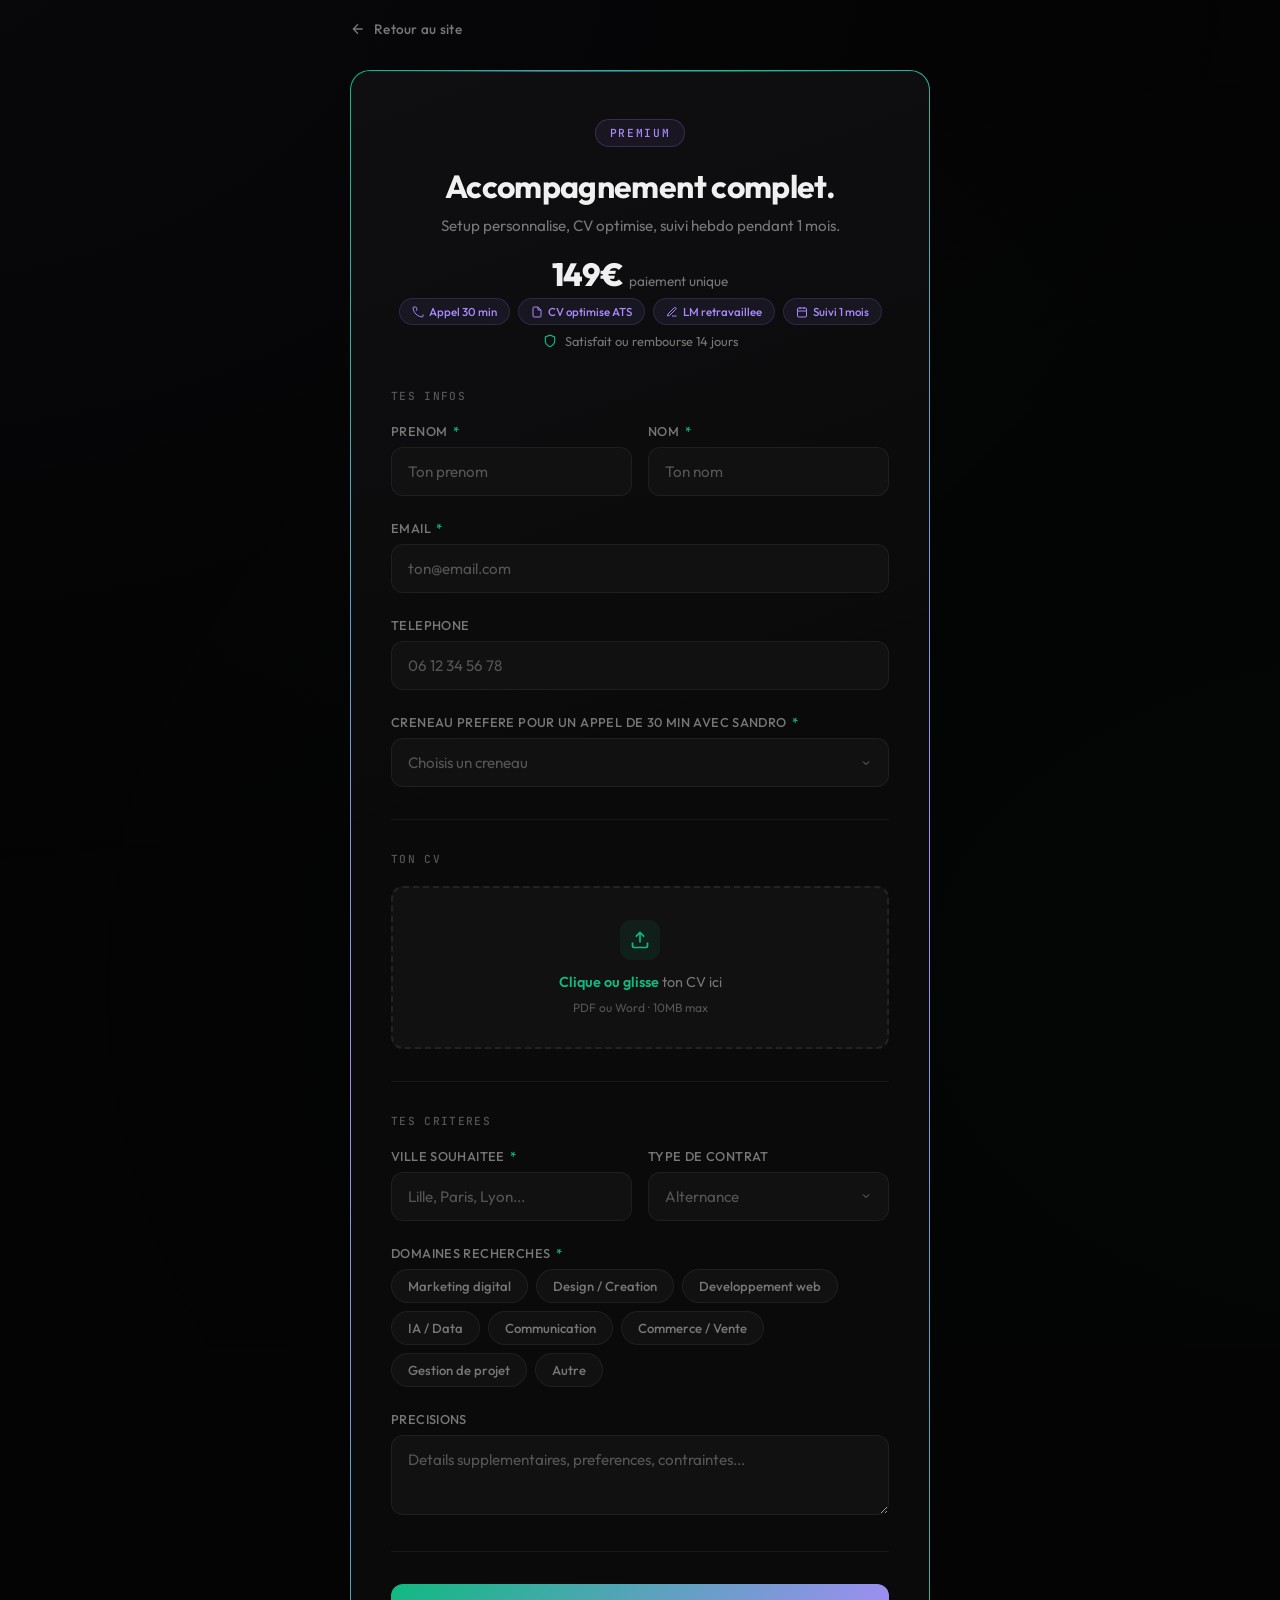
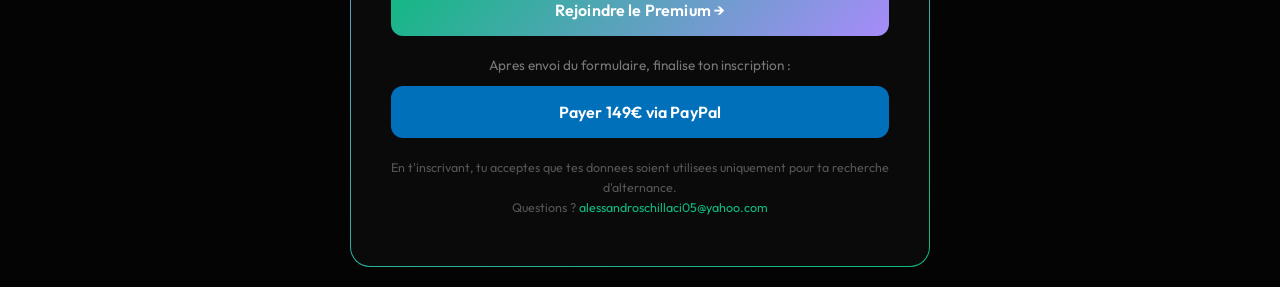
==== inscription-premium.html @ b4b6b922 "feat: landing page Alternance Hunt complete Landing page SaaS avec GSAP, Lenis, canvas particules, c" ====
<!DOCTYPE html>
<html lang="fr">
<head>
<meta charset="UTF-8">
<meta name="viewport" content="width=device-width, initial-scale=1.0">
<title>Alternance Hunt — Inscription Premium</title>
<meta name="description" content="Inscris-toi à la formule Premium d'Alternance Hunt — accompagnement complet avec Sandro.">
<link rel="icon" href="data:image/svg+xml,<svg xmlns='http://www.w3.org/2000/svg' viewBox='0 0 100 100'><text y='.9em' font-size='90'>🚀</text></svg>">
<link href="https://fonts.googleapis.com/css2?family=Outfit:wght@300;400;500;600;700;800&family=JetBrains+Mono:wght@400;500&display=swap" rel="stylesheet">
<style>
*, *::before, *::after { box-sizing: border-box; margin: 0; padding: 0; }

:root {
  --bg-deep: #040404;
  --bg-card: #0a0a0a;
  --bg-input: #111111;
  --border: rgba(255,255,255,0.06);
  --border-focus: #10B981;
  --accent: #10B981;
  --accent-glow: rgba(16,185,129,0.15);
  --accent-soft: rgba(16,185,129,0.08);
  --text: #f0f0f0;
  --text-muted: #777;
  --text-dim: #555;
  --danger: #ef4444;
  --purple: #a78bfa;
  --purple-soft: rgba(167,139,250,0.08);
  --purple-glow: rgba(167,139,250,0.15);
  --radius: 12px;
  --radius-lg: 20px;
}

body {
  font-family: 'Outfit', sans-serif;
  background: var(--bg-deep);
  color: var(--text);
  min-height: 100vh;
  display: flex;
  align-items: center;
  justify-content: center;
  padding: 20px;
  position: relative;
  overflow-x: hidden;
}

body::before {
  content: '';
  position: fixed;
  top: -50%;
  left: -50%;
  width: 200%;
  height: 200%;
  background:
    radial-gradient(ellipse at 20% 20%, rgba(167,139,250,0.03) 0%, transparent 50%),
    radial-gradient(ellipse at 80% 80%, rgba(16,185,129,0.02) 0%, transparent 50%);
  pointer-events: none;
  z-index: 0;
}

.page-wrapper {
  position: relative;
  z-index: 1;
  width: 100%;
  max-width: 580px;
  animation: fadeUp 0.8s ease-out;
}

@keyframes fadeUp {
  from { opacity: 0; transform: translateY(30px); }
  to { opacity: 1; transform: translateY(0); }
}

.back-link {
  display: inline-flex;
  align-items: center;
  gap: 8px;
  color: var(--text-muted);
  text-decoration: none;
  font-size: 0.85rem;
  font-weight: 500;
  margin-bottom: 32px;
  transition: color 0.3s;
  letter-spacing: 0.02em;
}

.back-link:hover { color: var(--accent); }
.back-link svg { width: 16px; height: 16px; }

.form-card {
  background: var(--bg-card);
  border: 1px solid transparent;
  border-radius: var(--radius-lg);
  padding: 48px 40px;
  position: relative;
  overflow: hidden;
  background-image: linear-gradient(var(--bg-card), var(--bg-card)), linear-gradient(160deg, var(--accent), var(--purple), var(--accent));
  background-origin: border-box;
  background-clip: padding-box, border-box;
}

.form-card::before {
  content: '';
  position: absolute;
  top: 0;
  left: 0;
  right: 0;
  height: 1px;
  background: linear-gradient(90deg, transparent, var(--purple), var(--accent), transparent);
  opacity: 0.5;
}

.form-card::after {
  content: '';
  position: absolute;
  inset: 0;
  background: linear-gradient(160deg, rgba(167,139,250,0.03), transparent 40%);
  pointer-events: none;
  border-radius: var(--radius-lg);
}

@media (max-width: 600px) {
  .form-card { padding: 32px 20px; }
}

.form-header {
  text-align: center;
  margin-bottom: 40px;
  position: relative;
  z-index: 1;
}

.form-badge {
  display: inline-block;
  font-family: 'JetBrains Mono', monospace;
  font-size: 0.7rem;
  font-weight: 500;
  letter-spacing: 0.15em;
  text-transform: uppercase;
  color: var(--purple);
  background: var(--purple-soft);
  border: 1px solid rgba(167,139,250,0.2);
  padding: 6px 14px;
  border-radius: 100px;
  margin-bottom: 20px;
}

.form-title {
  font-size: clamp(1.6rem, 4vw, 2rem);
  font-weight: 700;
  line-height: 1.2;
  margin-bottom: 10px;
  letter-spacing: -0.02em;
}

.form-subtitle {
  color: var(--text-muted);
  font-size: 0.95rem;
  font-weight: 400;
  line-height: 1.5;
}

.form-group { margin-bottom: 24px; position: relative; z-index: 1; }

.form-row {
  display: grid;
  grid-template-columns: 1fr 1fr;
  gap: 16px;
}

@media (max-width: 500px) {
  .form-row { grid-template-columns: 1fr; }
}

label {
  display: block;
  font-size: 0.8rem;
  font-weight: 500;
  color: var(--text-muted);
  margin-bottom: 8px;
  letter-spacing: 0.03em;
  text-transform: uppercase;
}

label .required { color: var(--accent); margin-left: 2px; }

input[type="text"],
input[type="email"],
input[type="tel"],
select,
textarea {
  width: 100%;
  padding: 14px 16px;
  background: var(--bg-input);
  border: 1px solid var(--border);
  border-radius: var(--radius);
  color: var(--text);
  font-family: 'Outfit', sans-serif;
  font-size: 0.95rem;
  font-weight: 400;
  outline: none;
  transition: border-color 0.3s, box-shadow 0.3s;
  -webkit-appearance: none;
}

input::placeholder, textarea::placeholder, select { color: var(--text-dim); }

input:focus, select:focus, textarea:focus {
  border-color: var(--accent);
  box-shadow: 0 0 0 3px var(--accent-glow);
}

select {
  cursor: pointer;
  background-image: url("data:image/svg+xml,%3Csvg xmlns='http://www.w3.org/2000/svg' width='12' height='12' viewBox='0 0 24 24' fill='none' stroke='%23777' stroke-width='2'%3E%3Cpath d='M6 9l6 6 6-6'/%3E%3C/svg%3E");
  background-repeat: no-repeat;
  background-position: right 16px center;
  padding-right: 40px;
}

select option { background: var(--bg-card); color: var(--text); }
textarea { resize: vertical; min-height: 80px; }

.file-upload {
  position: relative;
  border: 2px dashed rgba(255,255,255,0.08);
  border-radius: var(--radius);
  padding: 32px 20px;
  text-align: center;
  cursor: pointer;
  transition: border-color 0.3s, background 0.3s;
  background: var(--bg-input);
  z-index: 1;
}

.file-upload:hover { border-color: rgba(16,185,129,0.3); background: var(--accent-soft); }
.file-upload.dragover { border-color: var(--accent); background: var(--accent-soft); }
.file-upload.has-file { border-color: var(--accent); border-style: solid; }
.file-upload input { position: absolute; inset: 0; opacity: 0; cursor: pointer; }

.file-upload-icon {
  width: 40px; height: 40px; margin: 0 auto 12px; border-radius: 10px;
  background: var(--accent-soft); display: flex; align-items: center; justify-content: center;
}
.file-upload-icon svg { width: 20px; height: 20px; color: var(--accent); }
.file-upload-text { font-size: 0.9rem; color: var(--text-muted); line-height: 1.5; }
.file-upload-text strong { color: var(--accent); font-weight: 600; }
.file-upload-hint { font-size: 0.75rem; color: var(--text-dim); margin-top: 6px; }

.file-name { display: flex; align-items: center; gap: 8px; font-size: 0.85rem; color: var(--accent); font-weight: 500; }
.file-name svg { width: 16px; height: 16px; flex-shrink: 0; }

.tags-container { display: flex; flex-wrap: wrap; gap: 8px; margin-top: 4px; }
.tag-option { display: inline-block; }
.tag-option input { display: none; }

.tag-option label {
  display: inline-block; padding: 8px 16px;
  background: var(--bg-input); border: 1px solid var(--border);
  border-radius: 100px; font-size: 0.82rem; font-weight: 500;
  color: var(--text-muted); cursor: pointer; transition: all 0.25s;
  text-transform: none; letter-spacing: 0; margin-bottom: 0;
}

.tag-option input:checked + label {
  background: var(--accent-soft); border-color: var(--accent); color: var(--accent);
}

.tag-option label:hover { border-color: rgba(255,255,255,0.15); color: var(--text); }

.divider { height: 1px; background: var(--border); margin: 32px 0; position: relative; z-index: 1; }

.section-label {
  font-family: 'JetBrains Mono', monospace;
  font-size: 0.7rem; font-weight: 500; letter-spacing: 0.12em;
  text-transform: uppercase; color: var(--text-dim); margin-bottom: 20px;
  position: relative; z-index: 1;
}

.submit-btn {
  width: 100%; padding: 16px 24px;
  background: linear-gradient(135deg, var(--accent), var(--purple));
  color: #fff; border: none; border-radius: var(--radius);
  font-family: 'Outfit', sans-serif; font-size: 1rem; font-weight: 600;
  cursor: pointer; transition: all 0.3s; letter-spacing: 0.01em;
  position: relative; overflow: hidden; z-index: 1;
}

.submit-btn::after {
  content: ''; position: absolute; inset: 0;
  background: linear-gradient(90deg, transparent, rgba(255,255,255,0.15), transparent);
  transform: translateX(-100%); transition: transform 0.5s;
}

.submit-btn:hover { transform: translateY(-1px); box-shadow: 0 8px 30px var(--purple-glow); }
.submit-btn:hover::after { transform: translateX(100%); }
.submit-btn:active { transform: translateY(0); }

.form-footer {
  text-align: center; margin-top: 20px;
  font-size: 0.78rem; color: var(--text-dim); line-height: 1.6;
  position: relative; z-index: 1;
}
.form-footer a { color: var(--accent); text-decoration: none; }

.payment-step {
  text-align: center; font-size: 0.85rem; color: var(--text-muted);
  margin-top: 20px; margin-bottom: 12px; position: relative; z-index: 1;
}

.paypal-btn {
  display: block; width: 100%; padding: 16px 24px;
  background: #0070BA; color: #fff; border: none; border-radius: var(--radius);
  font-family: 'Outfit', sans-serif; font-size: 1rem; font-weight: 600;
  text-align: center; text-decoration: none; cursor: pointer;
  transition: all 0.3s; letter-spacing: 0.01em; position: relative; z-index: 1;
}

.paypal-btn:hover {
  background: #005EA6; transform: translateY(-1px);
  box-shadow: 0 8px 30px rgba(0,112,186,0.25);
}

.price-tag { display: inline-flex; align-items: baseline; gap: 6px; margin: 16px 0 4px; }
.price-tag .amount { font-size: 2rem; font-weight: 800; letter-spacing: -0.03em; }
.price-tag .detail { font-size: 0.85rem; color: var(--text-muted); font-weight: 400; }

.guarantee {
  display: flex; align-items: center; gap: 8px; justify-content: center;
  font-size: 0.8rem; color: var(--text-muted); margin-top: 8px; margin-bottom: 24px;
}
.guarantee svg { width: 14px; height: 14px; color: var(--accent); flex-shrink: 0; }

.perks {
  display: flex; flex-wrap: wrap; gap: 8px; justify-content: center;
  margin-bottom: 8px; position: relative; z-index: 1;
}
.perk {
  display: inline-flex; align-items: center; gap: 5px;
  padding: 5px 12px; background: var(--purple-soft);
  border: 1px solid rgba(167,139,250,0.15); border-radius: 100px;
  font-size: 0.72rem; font-weight: 500; color: var(--purple);
}
.perk svg { width: 12px; height: 12px; }

.success-state { display: none; text-align: center; padding: 40px 0; animation: fadeUp 0.5s ease-out; }
.success-state.visible { display: block; }

.success-icon {
  width: 64px; height: 64px; margin: 0 auto 24px; border-radius: 50%;
  background: var(--purple-soft); display: flex; align-items: center; justify-content: center;
}
.success-icon svg { width: 32px; height: 32px; color: var(--purple); }
.success-title { font-size: 1.4rem; font-weight: 700; margin-bottom: 12px; }
.success-text { color: var(--text-muted); font-size: 0.95rem; line-height: 1.6; max-width: 380px; margin: 0 auto; }
</style>
</head>
<body>

<div class="page-wrapper">
  <a href="index.html" class="back-link">
    <svg viewBox="0 0 24 24" fill="none" stroke="currentColor" stroke-width="2"><path d="M19 12H5M12 19l-7-7 7-7"/></svg>
    Retour au site
  </a>

  <div class="form-card">
    <!-- FORM -->
    <div id="formContent">
      <div class="form-header">
        <div class="form-badge">Premium</div>
        <h1 class="form-title">Accompagnement complet.</h1>
        <p class="form-subtitle">Setup personnalise, CV optimise, suivi hebdo pendant 1 mois.</p>
        <div class="price-tag">
          <span class="amount">149&euro;</span>
          <span class="detail">paiement unique</span>
        </div>
        <div class="perks">
          <span class="perk"><svg viewBox="0 0 24 24" fill="none" stroke="currentColor" stroke-width="2"><path d="M22 16.92v3a2 2 0 01-2.18 2 19.79 19.79 0 01-8.63-3.07 19.5 19.5 0 01-6-6 19.79 19.79 0 01-3.07-8.67A2 2 0 014.11 2h3a2 2 0 012 1.72c.127.96.361 1.903.7 2.81a2 2 0 01-.45 2.11L8.09 9.91"/></svg> Appel 30 min</span>
          <span class="perk"><svg viewBox="0 0 24 24" fill="none" stroke="currentColor" stroke-width="2"><path d="M14 2H6a2 2 0 00-2 2v16a2 2 0 002 2h12a2 2 0 002-2V8z"/><polyline points="14 2 14 8 20 8"/></svg> CV optimise ATS</span>
          <span class="perk"><svg viewBox="0 0 24 24" fill="none" stroke="currentColor" stroke-width="2"><path d="M12 20h9"/><path d="M16.5 3.5a2.121 2.121 0 013 3L7 19l-4 1 1-4L16.5 3.5z"/></svg> LM retravaillee</span>
          <span class="perk"><svg viewBox="0 0 24 24" fill="none" stroke="currentColor" stroke-width="2"><rect x="3" y="4" width="18" height="18" rx="2" ry="2"/><line x1="16" y1="2" x2="16" y2="6"/><line x1="8" y1="2" x2="8" y2="6"/><line x1="3" y1="10" x2="21" y2="10"/></svg> Suivi 1 mois</span>
        </div>
        <div class="guarantee">
          <svg viewBox="0 0 24 24" fill="none" stroke="currentColor" stroke-width="2"><path d="M12 22s8-4 8-10V5l-8-3-8 3v7c0 6 8 10 8 10z"/></svg>
          Satisfait ou rembourse 14 jours
        </div>
      </div>

      <div class="section-label">Tes infos</div>

      <div class="form-row">
        <div class="form-group">
          <label>Prenom <span class="required">*</span></label>
          <input type="text" id="prenom" placeholder="Ton prenom" required>
        </div>
        <div class="form-group">
          <label>Nom <span class="required">*</span></label>
          <input type="text" id="nom" placeholder="Ton nom" required>
        </div>
      </div>

      <div class="form-group">
        <label>Email <span class="required">*</span></label>
        <input type="email" id="email" placeholder="ton@email.com" required>
      </div>

      <div class="form-group">
        <label>Telephone</label>
        <input type="tel" id="telephone" placeholder="06 12 34 56 78">
      </div>

      <div class="form-group">
        <label>Creneau prefere pour un appel de 30 min avec Sandro <span class="required">*</span></label>
        <select id="creneau" required>
          <option value="" disabled selected>Choisis un creneau</option>
          <option value="matin">Matin (9h - 12h)</option>
          <option value="apres-midi">Apres-midi (14h - 18h)</option>
          <option value="soir">Soir (18h - 21h)</option>
          <option value="week-end">Week-end</option>
        </select>
      </div>

      <div class="divider"></div>
      <div class="section-label">Ton CV</div>

      <div class="form-group">
        <div class="file-upload" id="fileUpload">
          <input type="file" id="cvFile" accept=".pdf,.doc,.docx">
          <div id="uploadContent">
            <div class="file-upload-icon">
              <svg viewBox="0 0 24 24" fill="none" stroke="currentColor" stroke-width="2"><path d="M21 15v4a2 2 0 01-2 2H5a2 2 0 01-2-2v-4M17 8l-5-5-5 5M12 3v12"/></svg>
            </div>
            <div class="file-upload-text"><strong>Clique ou glisse</strong> ton CV ici</div>
            <div class="file-upload-hint">PDF ou Word &middot; 10MB max</div>
          </div>
          <div id="fileInfo" style="display:none;">
            <div class="file-name">
              <svg viewBox="0 0 24 24" fill="none" stroke="currentColor" stroke-width="2"><path d="M9 12l2 2 4-4m6 2a9 9 0 11-18 0 9 9 0 0118 0z"/></svg>
              <span id="fileName"></span>
            </div>
          </div>
        </div>
      </div>

      <div class="divider"></div>
      <div class="section-label">Tes criteres</div>

      <div class="form-row">
        <div class="form-group">
          <label>Ville souhaitee <span class="required">*</span></label>
          <input type="text" id="ville" placeholder="Lille, Paris, Lyon..." required>
        </div>
        <div class="form-group">
          <label>Type de contrat</label>
          <select id="contrat">
            <option value="alternance">Alternance</option>
            <option value="stage">Stage</option>
            <option value="les-deux">Les deux</option>
          </select>
        </div>
      </div>

      <div class="form-group">
        <label>Domaines recherches <span class="required">*</span></label>
        <div class="tags-container">
          <div class="tag-option"><input type="checkbox" id="d1" name="domaine" value="Marketing digital"><label for="d1">Marketing digital</label></div>
          <div class="tag-option"><input type="checkbox" id="d2" name="domaine" value="Design / Creation"><label for="d2">Design / Creation</label></div>
          <div class="tag-option"><input type="checkbox" id="d3" name="domaine" value="Developpement web"><label for="d3">Developpement web</label></div>
          <div class="tag-option"><input type="checkbox" id="d4" name="domaine" value="IA / Data"><label for="d4">IA / Data</label></div>
          <div class="tag-option"><input type="checkbox" id="d5" name="domaine" value="Communication"><label for="d5">Communication</label></div>
          <div class="tag-option"><input type="checkbox" id="d6" name="domaine" value="Commerce / Vente"><label for="d6">Commerce / Vente</label></div>
          <div class="tag-option"><input type="checkbox" id="d7" name="domaine" value="Gestion de projet"><label for="d7">Gestion de projet</label></div>
          <div class="tag-option"><input type="checkbox" id="d8" name="domaine" value="Autre"><label for="d8">Autre</label></div>
        </div>
      </div>

      <div class="form-group">
        <label>Precisions</label>
        <textarea id="precisions" placeholder="Details supplementaires, preferences, contraintes..."></textarea>
      </div>

      <div class="divider"></div>

      <button class="submit-btn" id="submitBtn" onclick="submitForm()">
        Rejoindre le Premium &rarr;
      </button>

      <p class="payment-step">Apres envoi du formulaire, finalise ton inscription :</p>
      <a href="https://paypal.me/s4ndro6/149" target="_blank" class="paypal-btn">Payer 149&euro; via PayPal</a>

      <p class="form-footer">
        En t'inscrivant, tu acceptes que tes donnees soient utilisees uniquement pour ta recherche d'alternance.<br>
        Questions ? <a href="mailto:alessandroschillaci05@yahoo.com">alessandroschillaci05@yahoo.com</a>
      </p>
    </div>

    <!-- SUCCESS STATE -->
    <div class="success-state" id="successState">
      <div class="success-icon">
        <svg viewBox="0 0 24 24" fill="none" stroke="currentColor" stroke-width="2"><path d="M20 6L9 17l-5-5"/></svg>
      </div>
      <h2 class="success-title">C'est envoye !</h2>
      <p class="success-text">
        Sandro te contacte sous 24h pour planifier ton appel de setup.
        <br><br>
        Verifie tes emails (et les spams).
      </p>
    </div>
  </div>
</div>

<script>
const fileUpload = document.getElementById('fileUpload');
const cvFile = document.getElementById('cvFile');
const uploadContent = document.getElementById('uploadContent');
const fileInfo = document.getElementById('fileInfo');
const fileNameSpan = document.getElementById('fileName');

cvFile.addEventListener('change', (e) => {
  if (e.target.files.length > 0) {
    const file = e.target.files[0];
    fileNameSpan.textContent = file.name + ' (' + (file.size / 1024 / 1024).toFixed(1) + ' MB)';
    uploadContent.style.display = 'none';
    fileInfo.style.display = 'flex';
    fileInfo.style.justifyContent = 'center';
    fileInfo.style.padding = '8px 0';
    fileUpload.classList.add('has-file');
  }
});

['dragenter', 'dragover'].forEach(event => {
  fileUpload.addEventListener(event, (e) => { e.preventDefault(); fileUpload.classList.add('dragover'); });
});
['dragleave', 'drop'].forEach(event => {
  fileUpload.addEventListener(event, (e) => { e.preventDefault(); fileUpload.classList.remove('dragover'); });
});
fileUpload.addEventListener('drop', (e) => {
  cvFile.files = e.dataTransfer.files;
  cvFile.dispatchEvent(new Event('change'));
});

function submitForm() {
  const prenom = document.getElementById('prenom').value.trim();
  const nom = document.getElementById('nom').value.trim();
  const email = document.getElementById('email').value.trim();
  const telephone = document.getElementById('telephone').value.trim();
  const creneau = document.getElementById('creneau').value;
  const ville = document.getElementById('ville').value.trim();
  const contrat = document.getElementById('contrat').value;
  const precisions = document.getElementById('precisions').value.trim();

  const domaines = [];
  document.querySelectorAll('input[name="domaine"]:checked').forEach(cb => {
    domaines.push(cb.value);
  });

  if (!prenom || !nom || !email || !ville || !creneau || domaines.length === 0) {
    alert('Remplis tous les champs obligatoires (*)');
    return;
  }
  if (!email.includes('@')) {
    alert('Email invalide');
    return;
  }

  const creneauLabels = { 'matin': 'Matin (9h-12h)', 'apres-midi': 'Apres-midi (14h-18h)', 'soir': 'Soir (18h-21h)', 'week-end': 'Week-end' };

  const subject = encodeURIComponent('Alternance Hunt — Inscription Premium');
  const body = encodeURIComponent(
    `Nouvelle inscription PREMIUM Alternance Hunt\n` +
    `━━━━━━━━━━━━━━━━━━━━━━━━━━━━━━━━━━━━━━━━\n\n` +
    `Prenom : ${prenom}\n` +
    `Nom : ${nom}\n` +
    `Email : ${email}\n` +
    `Telephone : ${telephone || 'Non renseigne'}\n` +
    `Creneau appel : ${creneauLabels[creneau] || creneau}\n\n` +
    `Ville : ${ville}\n` +
    `Contrat : ${contrat}\n` +
    `Domaines : ${domaines.join(', ')}\n\n` +
    `Precisions : ${precisions || 'Aucune'}\n\n` +
    `━━━━━━━━━━━━━━━━━━━━━━━━━━━━━━━━━━━━━━━━\n` +
    `Formule : PREMIUM (149 EUR)\n` +
    `CV a envoyer en piece jointe dans un email separe.\n` +
    `Paiement : a confirmer via PayPal.`
  );

  window.location.href = `mailto:alessandroschillaci05@yahoo.com?subject=${subject}&body=${body}`;

  setTimeout(() => {
    document.getElementById('formContent').style.display = 'none';
    document.getElementById('successState').classList.add('visible');
  }, 1000);
}
</script>
</body>
</html>
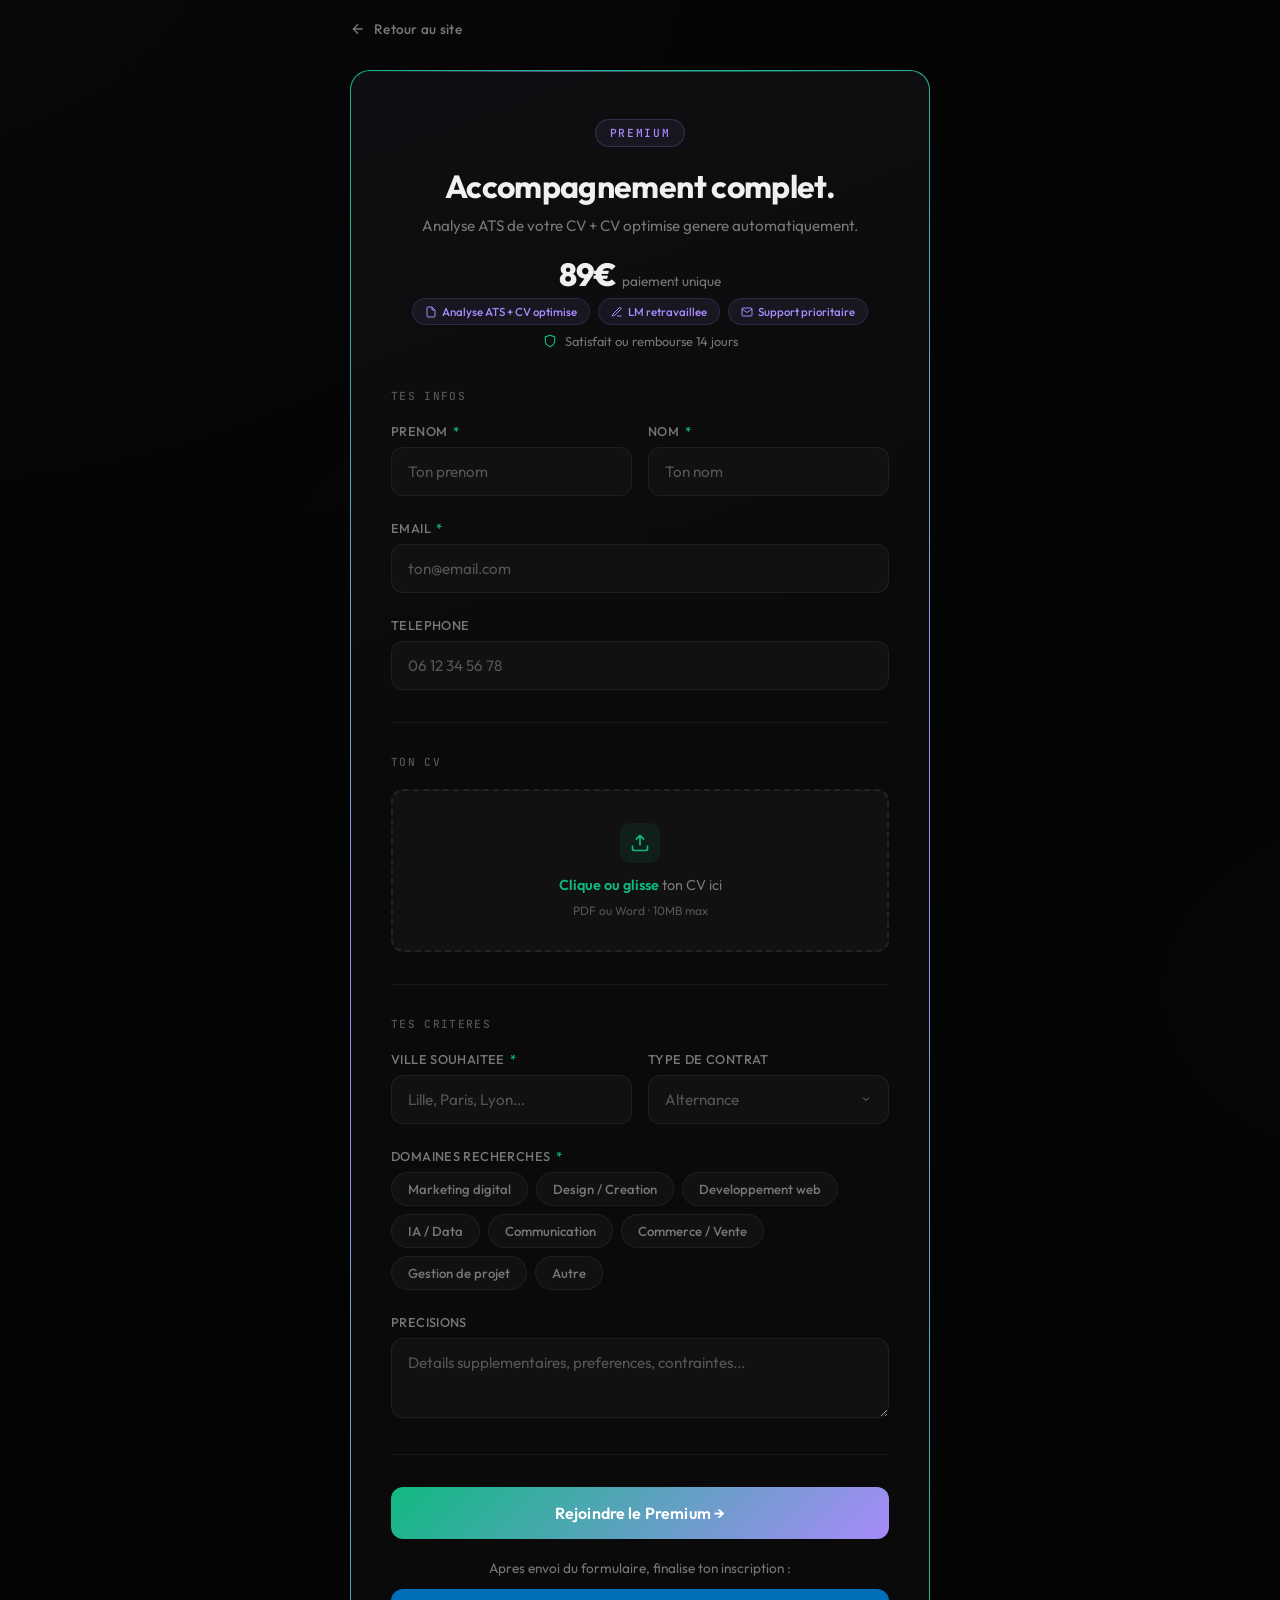
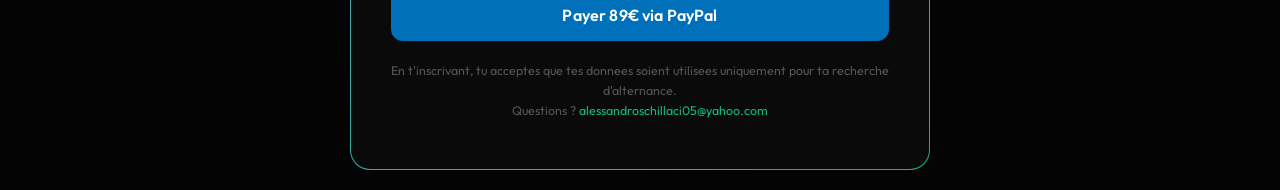
==== commit 46f31a75: "fix: Premium 149€ → 89€, retire appel 30min et suivi hebdo, ajoute analyse ATS Co-Authored-By: Claud" ====
--- a/inscription-premium.html
+++ b/inscription-premium.html
@@ -368,16 +368,15 @@
       <div class="form-header">
         <div class="form-badge">Premium</div>
         <h1 class="form-title">Accompagnement complet.</h1>
-        <p class="form-subtitle">Setup personnalise, CV optimise, suivi hebdo pendant 1 mois.</p>
+        <p class="form-subtitle">Analyse ATS de votre CV + CV optimise genere automatiquement.</p>
         <div class="price-tag">
-          <span class="amount">149&euro;</span>
+          <span class="amount">89&euro;</span>
           <span class="detail">paiement unique</span>
         </div>
         <div class="perks">
-          <span class="perk"><svg viewBox="0 0 24 24" fill="none" stroke="currentColor" stroke-width="2"><path d="M22 16.92v3a2 2 0 01-2.18 2 19.79 19.79 0 01-8.63-3.07 19.5 19.5 0 01-6-6 19.79 19.79 0 01-3.07-8.67A2 2 0 014.11 2h3a2 2 0 012 1.72c.127.96.361 1.903.7 2.81a2 2 0 01-.45 2.11L8.09 9.91"/></svg> Appel 30 min</span>
-          <span class="perk"><svg viewBox="0 0 24 24" fill="none" stroke="currentColor" stroke-width="2"><path d="M14 2H6a2 2 0 00-2 2v16a2 2 0 002 2h12a2 2 0 002-2V8z"/><polyline points="14 2 14 8 20 8"/></svg> CV optimise ATS</span>
+          <span class="perk"><svg viewBox="0 0 24 24" fill="none" stroke="currentColor" stroke-width="2"><path d="M14 2H6a2 2 0 00-2 2v16a2 2 0 002 2h12a2 2 0 002-2V8z"/><polyline points="14 2 14 8 20 8"/></svg> Analyse ATS + CV optimise</span>
           <span class="perk"><svg viewBox="0 0 24 24" fill="none" stroke="currentColor" stroke-width="2"><path d="M12 20h9"/><path d="M16.5 3.5a2.121 2.121 0 013 3L7 19l-4 1 1-4L16.5 3.5z"/></svg> LM retravaillee</span>
-          <span class="perk"><svg viewBox="0 0 24 24" fill="none" stroke="currentColor" stroke-width="2"><rect x="3" y="4" width="18" height="18" rx="2" ry="2"/><line x1="16" y1="2" x2="16" y2="6"/><line x1="8" y1="2" x2="8" y2="6"/><line x1="3" y1="10" x2="21" y2="10"/></svg> Suivi 1 mois</span>
+          <span class="perk"><svg viewBox="0 0 24 24" fill="none" stroke="currentColor" stroke-width="2"><path d="M4 4h16c1.1 0 2 .9 2 2v12c0 1.1-.9 2-2 2H4c-1.1 0-2-.9-2-2V6c0-1.1.9-2 2-2z"/><polyline points="22,6 12,13 2,6"/></svg> Support prioritaire</span>
         </div>
         <div class="guarantee">
           <svg viewBox="0 0 24 24" fill="none" stroke="currentColor" stroke-width="2"><path d="M12 22s8-4 8-10V5l-8-3-8 3v7c0 6 8 10 8 10z"/></svg>
@@ -406,17 +405,6 @@
       <div class="form-group">
         <label>Telephone</label>
         <input type="tel" id="telephone" placeholder="06 12 34 56 78">
-      </div>
-
-      <div class="form-group">
-        <label>Creneau prefere pour un appel de 30 min avec Sandro <span class="required">*</span></label>
-        <select id="creneau" required>
-          <option value="" disabled selected>Choisis un creneau</option>
-          <option value="matin">Matin (9h - 12h)</option>
-          <option value="apres-midi">Apres-midi (14h - 18h)</option>
-          <option value="soir">Soir (18h - 21h)</option>
-          <option value="week-end">Week-end</option>
-        </select>
       </div>
 
       <div class="divider"></div>
@@ -485,7 +473,7 @@
       </button>
 
       <p class="payment-step">Apres envoi du formulaire, finalise ton inscription :</p>
-      <a href="https://paypal.me/s4ndro6/149" target="_blank" class="paypal-btn">Payer 149&euro; via PayPal</a>
+      <a href="https://paypal.me/s4ndro6/89" target="_blank" class="paypal-btn">Payer 89&euro; via PayPal</a>
 
       <p class="form-footer">
         En t'inscrivant, tu acceptes que tes donnees soient utilisees uniquement pour ta recherche d'alternance.<br>
@@ -500,7 +488,7 @@
       </div>
       <h2 class="success-title">C'est envoye !</h2>
       <p class="success-text">
-        Sandro te contacte sous 24h pour planifier ton appel de setup.
+        Sandro te contacte sous 24h pour lancer ton pipeline.
         <br><br>
         Verifie tes emails (et les spams).
       </p>
@@ -543,7 +531,6 @@
   const nom = document.getElementById('nom').value.trim();
   const email = document.getElementById('email').value.trim();
   const telephone = document.getElementById('telephone').value.trim();
-  const creneau = document.getElementById('creneau').value;
   const ville = document.getElementById('ville').value.trim();
   const contrat = document.getElementById('contrat').value;
   const precisions = document.getElementById('precisions').value.trim();
@@ -553,7 +540,7 @@
     domaines.push(cb.value);
   });
 
-  if (!prenom || !nom || !email || !ville || !creneau || domaines.length === 0) {
+  if (!prenom || !nom || !email || !ville || domaines.length === 0) {
     alert('Remplis tous les champs obligatoires (*)');
     return;
   }
@@ -562,8 +549,6 @@
     return;
   }
 
-  const creneauLabels = { 'matin': 'Matin (9h-12h)', 'apres-midi': 'Apres-midi (14h-18h)', 'soir': 'Soir (18h-21h)', 'week-end': 'Week-end' };
-
   const subject = encodeURIComponent('Alternance Hunt — Inscription Premium');
   const body = encodeURIComponent(
     `Nouvelle inscription PREMIUM Alternance Hunt\n` +
@@ -571,14 +556,13 @@
     `Prenom : ${prenom}\n` +
     `Nom : ${nom}\n` +
     `Email : ${email}\n` +
-    `Telephone : ${telephone || 'Non renseigne'}\n` +
-    `Creneau appel : ${creneauLabels[creneau] || creneau}\n\n` +
+    `Telephone : ${telephone || 'Non renseigne'}\n\n` +
     `Ville : ${ville}\n` +
     `Contrat : ${contrat}\n` +
     `Domaines : ${domaines.join(', ')}\n\n` +
     `Precisions : ${precisions || 'Aucune'}\n\n` +
     `━━━━━━━━━━━━━━━━━━━━━━━━━━━━━━━━━━━━━━━━\n` +
-    `Formule : PREMIUM (149 EUR)\n` +
+    `Formule : PREMIUM (89 EUR)\n` +
     `CV a envoyer en piece jointe dans un email separe.\n` +
     `Paiement : a confirmer via PayPal.`
   );
